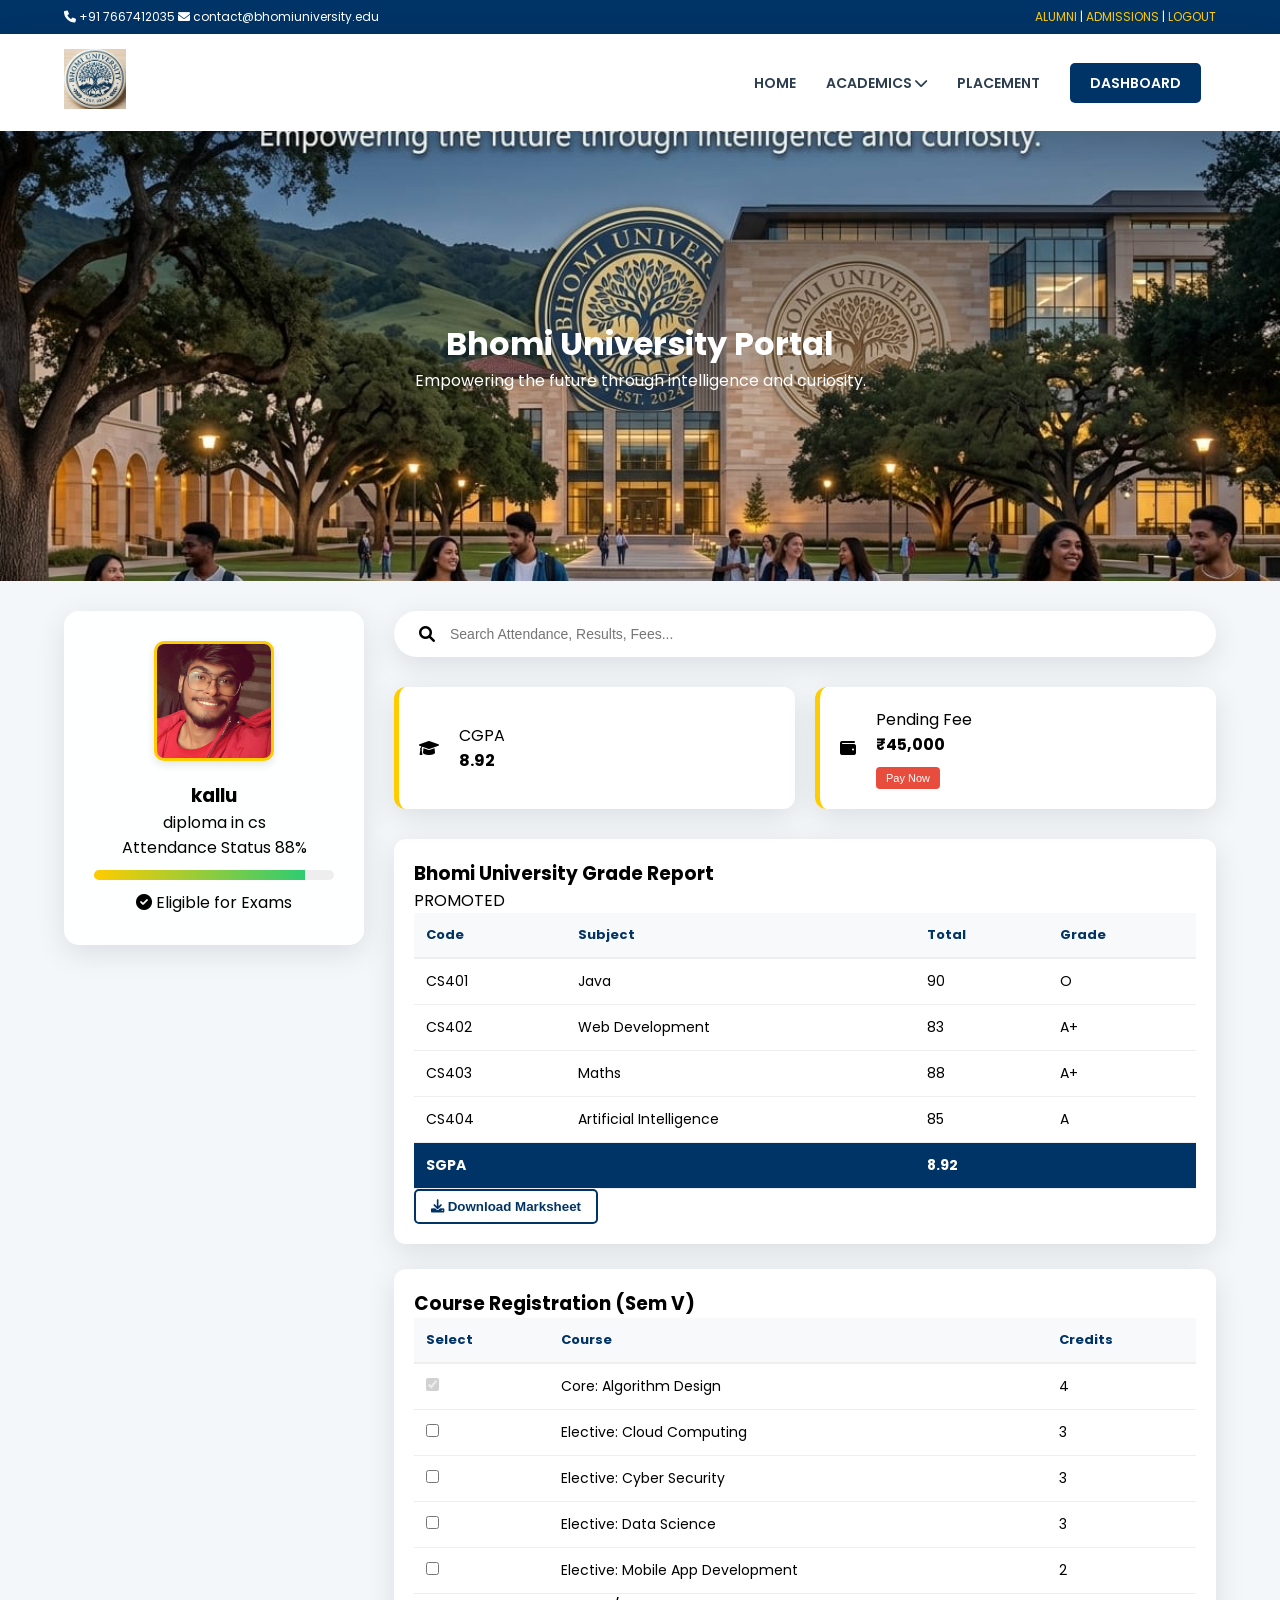
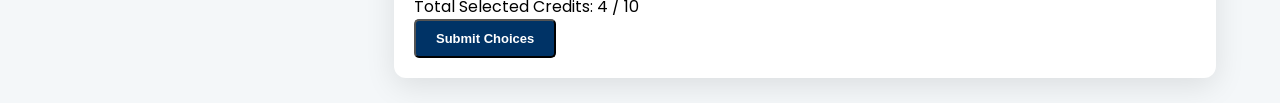
==== index.html @ 3c477565 "Initial commit" ====
<!DOCTYPE html>
<html lang="en">
<head>
    <meta charset="UTF-8">
    <meta name="viewport" content="width=device-width, initial-scale=1.0">
    <title>Bhomi University Portal | Excellence in Education</title>
    <link href="https://fonts.googleapis.com/css2?family=Poppins:wght@300;400;600;700&display=swap" rel="stylesheet">
    <link rel="stylesheet" href="https://cdnjs.cloudflare.com/ajax/libs/font-awesome/6.0.0/css/all.min.css">
    <link rel="stylesheet" href="css/style.css">
</head>
<body>

    <div class="utility-bar">
        <div class="container">
            <div class="utility-left">
                <span><i class="fas fa-phone"></i> +91 7667412035</span>
                <span><i class="fas fa-envelope"></i> contact@bhomiuniversity.edu</span>
            </div>
            <div class="utility-right">
                <a href="#">ALUMNI</a> | <a href="#">ADMISSIONS</a> | <a href="#">LOGOUT</a>
            </div>
        </div>
    </div>

    <header class="main-header">
        <div class="container nav-flex">
            <div class="logo">
                <img src="images/bhomi.png.jpeg" alt="Bhomi University Logo">
            </div>
            <nav class="mega-nav">
                <ul class="nav-links">
                    <li><a href="#">HOME</a></li>
                    <li class="dropdown">
                        <a href="#">ACADEMICS <i class="fas fa-chevron-down"></i></a>
                        <div class="dropdown-content">
                            <div class="dropdown-grid">
                                <div>
                                    <h4>Departments</h4>
                                    <a href="#">Information Technology</a>
                                    <a href="#">Business Management</a>
                                    <a href="#">Applied Sciences</a>
                                </div>
                                <div>
                                    <h4>Student Resources</h4>
                                    <a href="#">E-Library</a>
                                    <a href="#">Download Syllabus</a>
                                    <a href="#">Exam Portal</a>
                                </div>
                            </div>
                        </div>
                    </li>
                    <li><a href="#">PLACEMENT</a></li>
                    <li><a href="#" class="btn-portal">DASHBOARD</a></li>
                </ul>
            </nav>
        </div>
    </header>

    <div class="banner">
        <div class="container">
            <div class="banner-text">
                <h1>Bhomi University Portal</h1>

                <p>Empowering the future through intelligence and curiosity.</p>
            </div>
        </div>
    </div>

    <section class="section-padding dashboard-bg">
        <div class="container">
            <div class="grid-layout">
                
                <aside class="sidebar">
                    <div class="glass-card profile-section">
                        <div class="profile-frame">
                            <img src="images/kallu.png.jpeg" alt="Student Photo">
                        </div>
                        <h3>kallu</h3>
                        <p class="dept">diploma in cs</p>
                        
                        <div class="attendance-tracker">
                            <div class="tracker-header">
                                <span>Attendance Status</span>
                                <span class="pct-text">88%</span>
                            </div>
                            <div class="progress-bar-bg">
                                <div class="progress-bar-fill animate-progress" style="width: 88%;"></div>
                            </div>
                            <p class="tracker-note"><i class="fas fa-check-circle"></i> Eligible for Exams</p>
                        </div>
                    </div>
                </aside>

                <main class="main-content">
                    <div class="search-bar-bhomi">
                        <i class="fas fa-search"></i>
                        <input type="text" placeholder="Search Attendance, Results, Fees...">
                    </div>

                    <div class="stats-grid">
                        <div class="stat-card">
                            <i class="fas fa-graduation-cap"></i>
                            <div><span>CGPA</span><h4>8.92</h4></div>
                        </div>
                        <div class="stat-card">
                            <i class="fas fa-wallet"></i>
                            <div>
                                <span>Pending Fee</span>
                                <h4 class="text-danger">₹45,000</h4>
                                <button class="btn-pay-small" onclick="openPayment()">Pay Now</button>
                            </div>
                        </div>
                    </div>

                    <div class="card marksheet-card">
                        <div class="marksheet-header">
                            <h3>Bhomi University Grade Report</h3>
                            <span class="status-badge pass">PROMOTED</span>
                        </div>
                        <table class="bhomi-table">
                            <thead>
                                <tr><th>Code</th><th>Subject</th><th>Total</th><th>Grade</th></tr>
                            </thead>
                            <tbody>
                                <tr><td>CS401</td><td>Java</td><td>90</td><td>O</td></tr>
                                <tr><td>CS402</td><td>Web Development</td><td>83</td><td>A+</td></tr>
                                <tr><td>CS403</td><td>Maths</td><td>88</td><td>A+</td></tr>
                                <tr><td>CS404</td><td>Artificial Intelligence</td><td>85</td><td>A</td></tr>
                                <tr class="total-row">
                                    <td colspan="2">SGPA</td>
                                    <td colspan="2">8.92</td>
                                </tr>
                            </tbody>
                        </table>
                        <div class="marksheet-footer">
                            <button class="btn-outline" onclick="window.print()"><i class="fas fa-download"></i> Download Marksheet</button>
                        </div>
                    </div>

                    <div class="card registration-card">
                        <div class="registration-header">
                            <h3>Course Registration (Sem V)</h3>
                        </div>
                        <div class="registration-body">
                            <table class="bhomi-table reg-table">
                                <thead>
                                    <tr><th>Select</th><th>Course</th><th>Credits</th></tr>
                                </thead>
                                <tbody>
                                    <tr><td><input type="checkbox" class="course-check" data-credits="4" checked disabled></td><td>Core: Algorithm Design</td><td>4</td></tr>
                                    <tr><td><input type="checkbox" class="course-check" data-credits="3" onchange="updateCredits()"></td><td>Elective: Cloud Computing</td><td>3</td></tr>
                                    <tr><td><input type="checkbox" class="course-check" data-credits="3" onchange="updateCredits()"></td><td>Elective: Cyber Security</td><td>3</td></tr>
                                    <tr><td><input type="checkbox" class="course-check" data-credits="3" onchange="updateCredits()"></td><td>Elective: Data Science</td><td>3</td></tr>
                                    <tr><td><input type="checkbox" class="course-check" data-credits="2" onchange="updateCredits()"></td><td>Elective: Mobile App Development</td><td>2</td></tr>

                                </tbody>
                            </table>
                        </div>
                        <div class="registration-footer">
                            <div class="credit-display">Total Selected Credits: <span id="totalCredits">4</span> / 10</div>
                            <button class="btn-portal" onclick="submitRegistration()">Submit Choices</button>
                        </div>
                    </div>

                </main>
            </div>
        </div>
    </section>

    <div id="paymentModal" class="modal-overlay">
        <div class="modal-content card">
            <div class="modal-header">
                <h3>Secure Fee Payment - Bhomi University</h3>
                <span class="close-modal" onclick="closePayment()">&times;</span>
            </div>
            <div class="modal-body">
                <div class="payment-details"><span>Balance:</span><span class="text-danger">₹45,000</span></div>
                <div class="method-option"><input type="radio" name="pay" checked> UPI (GPay/PhonePe)</div>
                <button class="btn-confirm-pay" onclick="simulatePayment()">Complete Payment</button>
            </div>
        </div>
    </div>

    <script src="script.js"></script>
</body>
</html>
---- css/style.css ----
:root {
    --primary-blue: #003366;
    --bhomi-gold: #ffcc00;
    --text-dark: #2c3e50;
    --shadow: 0 8px 30px rgba(0,0,0,0.1);
    --transition: all 0.3s ease;
}

* { margin: 0; padding: 0; box-sizing: border-box; }
body { font-family: 'Poppins', sans-serif; background: #f4f7f9; overflow-x: hidden; }
.container { width: 90%; max-width: 1300px; margin: 0 auto; }

/* HEADER & NAV */
.utility-bar { background: var(--primary-blue); color: #fff; padding: 8px 0; font-size: 12px; }
.utility-bar .container { display: flex; justify-content: space-between; }
.utility-bar a { color: var(--bhomi-gold); text-decoration: none; }

.main-header { background: #fff; padding: 15px 0; box-shadow: var(--shadow); position: sticky; top: 0; z-index: 1000; }
.nav-flex { display: flex; align-items: center; justify-content: space-between; }
.logo img { height: 60px; }

.nav-links { list-style: none; display: flex; }
.nav-links li { padding: 0 15px; position: relative; }
.nav-links a { text-decoration: none; color: var(--text-dark); font-weight: 600; font-size: 14px; transition: var(--transition); }
.nav-links a:hover { color: var(--primary-blue); }

.dropdown-content { display: none; position: absolute; top: 40px; background: #fff; width: 350px; padding: 20px; box-shadow: var(--shadow); border-top: 3px solid var(--primary-blue); }
.dropdown:hover .dropdown-content { display: block; }
.dropdown-grid { display: grid; grid-template-columns: 1fr 1fr; gap: 15px; }
.dropdown-grid h4 { border-bottom: 2px solid var(--bhomi-gold); margin-bottom: 8px; font-size: 13px; }
.dropdown-grid a { display: block; padding: 5px 0; font-size: 12px; text-decoration: none; color: #444; }

/* HERO BANNER */
.banner {
    background: url('../images/banner.jpg.jpeg') no-repeat;
    background-size: cover;
    background-position: center;
    height: 450px;
    display: flex;
    align-items: center;
    justify-content: center;
    text-align: center;
    color: #ffffff;
}

/* DASHBOARD LAYOUT */
.grid-layout { display: grid; grid-template-columns: 300px 1fr; gap: 30px; margin-top: 30px; }
.glass-card { background: rgba(255,255,255,0.9); backdrop-filter: blur(10px); padding: 30px; border-radius: 15px; box-shadow: var(--shadow); text-align: center; }
.profile-frame { width: 120px; height: 120px; margin: 0 auto 20px; border: 3px solid var(--bhomi-gold); border-radius: 10px; overflow: hidden; position: relative; box-shadow: 0 4px 10px rgba(0,0,0,0.1); }
.profile-frame img { width: 100%; height: 100%; object-fit: cover; }

/* ATTENDANCE ANIMATION */
.progress-bar-bg { width: 100%; height: 10px; background: #eee; border-radius: 10px; margin: 10px 0; overflow: hidden; }
.progress-bar-fill { height: 100%; background: linear-gradient(90deg, var(--bhomi-gold), #2ecc71); width: 0; animation: fillBar 2s forwards; }
@keyframes fillBar { from { width: 0; } to { width: 88%; } }

/* STATS & TABLES */
.card { background: #fff; border-radius: 12px; box-shadow: var(--shadow); margin-bottom: 25px; padding: 20px; }
.search-bar-bhomi { background: #fff; padding: 15px 25px; border-radius: 50px; display: flex; align-items: center; box-shadow: var(--shadow); margin-bottom: 30px; }
.search-bar-bhomi input { border: none; outline: none; padding-left: 15px; width: 100%; font-size: 14px; }

.stats-grid { display: grid; grid-template-columns: 1fr 1fr; gap: 20px; margin-bottom: 30px; }
.stat-card { background: #fff; padding: 20px; border-radius: 12px; display: flex; align-items: center; gap: 20px; border-left: 5px solid var(--bhomi-gold); box-shadow: var(--shadow); }
.bhomi-table { width: 100%; border-collapse: collapse; }
.bhomi-table th { background: #f8f9fa; padding: 12px; text-align: left; border-bottom: 2px solid #eee; font-size: 13px; color: var(--primary-blue); }
.bhomi-table td { padding: 12px; border-bottom: 1px solid #eee; font-size: 14px; }
.total-row { background: var(--primary-blue); color: #fff; font-weight: bold; }

/* MODAL */
.modal-overlay { position: fixed; top: 0; left: 0; width: 100%; height: 100%; background: rgba(0,0,0,0.6); backdrop-filter: blur(5px); display: none; justify-content: center; align-items: center; z-index: 2000; }
.modal-content { max-width: 400px; width: 90%; animation: slideDown 0.4s; padding: 0 !important; }
@keyframes slideDown { from { transform: translateY(-30px); opacity: 0; } to { transform: translateY(0); opacity: 1; } }
.modal-header { background: var(--primary-blue); color: #fff; padding: 20px; border-radius: 8px 8px 0 0; display: flex; justify-content: space-between; }
.modal-body { padding: 25px; }

/* BUTTONS */
.btn-portal { background: var(--primary-blue); color: #fff !important; padding: 10px 20px; border-radius: 5px; text-decoration: none; font-weight: bold; font-size: 13px; }
.btn-pay-small { background: #e74c3c; color: white; border: none; padding: 5px 10px; border-radius: 4px; cursor: pointer; margin-top: 10px; font-size: 11px; }
.btn-confirm-pay { width: 100%; background: #27ae60; color: white; border: none; padding: 12px; border-radius: 5px; font-weight: bold; cursor: pointer; margin-top: 10px; }
.btn-outline { background: transparent; border: 2px solid var(--primary-blue); color: var(--primary-blue); padding: 8px 15px; border-radius: 5px; font-weight: bold; cursor: pointer; }
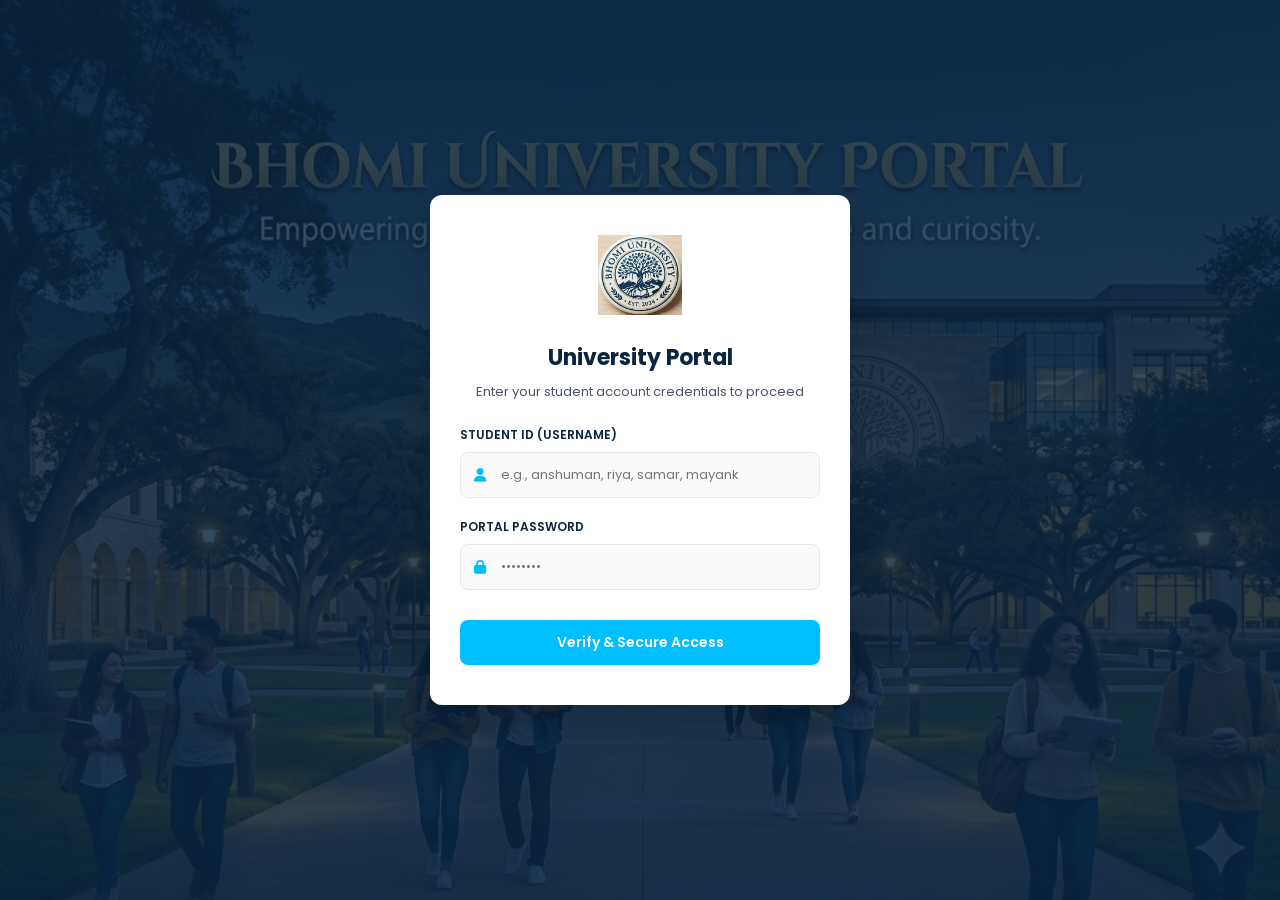
==== commit 8b9c86ca: "initial commit : student portal" ====
--- a/index.html
+++ b/index.html
@@ -2,22 +2,29 @@
 <html lang="en">
 <head>
     <meta charset="UTF-8">
-    <meta name="viewport" content="width=device-width, initial-scale=1.0">
-    <title>Bhomi University Portal | Excellence in Education</title>
-    <link href="https://fonts.googleapis.com/css2?family=Poppins:wght@300;400;600;700&display=swap" rel="stylesheet">
+    <meta name="viewport" content="width=device-width, initial-scale=1.0, maximum-scale=1.0, user-scalable=no">
+    <title>Bhomi University Portal</title>
+    <link href="https://fonts.googleapis.com/css2?family=Poppins:wght@300;400;500;600;700&display=swap" rel="stylesheet">
     <link rel="stylesheet" href="https://cdnjs.cloudflare.com/ajax/libs/font-awesome/6.0.0/css/all.min.css">
     <link rel="stylesheet" href="css/style.css">
+    <style>
+        .banner {
+            background: linear-gradient(rgba(10, 37, 64, 0.7), rgba(10, 37, 64, 0.75)), 
+                        url('images/banner.jpg.jpeg') no-repeat center center;
+            background-size: cover;
+        }
+    </style>
 </head>
 <body>
 
     <div class="utility-bar">
-        <div class="container">
+        <div class="container utility-flex">
             <div class="utility-left">
                 <span><i class="fas fa-phone"></i> +91 7667412035</span>
-                <span><i class="fas fa-envelope"></i> contact@bhomiuniversity.edu</span>
             </div>
             <div class="utility-right">
-                <a href="#">ALUMNI</a> | <a href="#">ADMISSIONS</a> | <a href="#">LOGOUT</a>
+                <a href="#" class="feature-link" data-feature="Alumni">ALUMNI</a> | 
+                <a href="#" class="feature-link" data-feature="Admissions">ADMISSIONS</a>
             </div>
         </div>
     </div>
@@ -29,28 +36,27 @@
             </div>
             <nav class="mega-nav">
                 <ul class="nav-links">
-                    <li><a href="#">HOME</a></li>
+                    <li><a href="#" class="feature-link" data-feature="Home">HOME</a></li>
                     <li class="dropdown">
-                        <a href="#">ACADEMICS <i class="fas fa-chevron-down"></i></a>
-                        <div class="dropdown-content">
-                            <div class="dropdown-grid">
-                                <div>
-                                    <h4>Departments</h4>
-                                    <a href="#">Information Technology</a>
-                                    <a href="#">Business Management</a>
-                                    <a href="#">Applied Sciences</a>
+                        <a href="#" id="academicsDropdownBtn">ACADEMICS <i class="fas fa-chevron-down"></i></a>
+                        <div class="dropdown-content academics-dropdown-wide">
+                            <div class="dropdown-grid-clean">
+                                <div class="dropdown-column">
+                                    <h4><i class="fas fa-user-graduate"></i> Faculty & Staff</h4>
+                                    <a href="#" class="academic-link" data-academic="Faculty Directory">Faculty Profiles & Directory</a>
+                                    <p class="dropdown-desc">Meet your professors located across our key centers.</p>
                                 </div>
-                                <div>
-                                    <h4>Student Resources</h4>
-                                    <a href="#">E-Library</a>
-                                    <a href="#">Download Syllabus</a>
-                                    <a href="#">Exam Portal</a>
+                                <div class="dropdown-column">
+                                    <h4><i class="fas fa-book"></i> Digital Systems</h4>
+                                    <a href="#" class="academic-link" data-academic="E-Library Resources">E-Library Resources</a>
+                                    <p class="dropdown-desc">Access worldwide academic research journals online.</p>
                                 </div>
                             </div>
                         </div>
                     </li>
-                    <li><a href="#">PLACEMENT</a></li>
-                    <li><a href="#" class="btn-portal">DASHBOARD</a></li>
+                    <li><a href="#" class="feature-link" data-feature="Placements">PLACEMENT</a></li>
+                    <li><a href="#" class="btn-portal feature-link" data-feature="Dashboard">DASHBOARD</a></li>
+                    <li><button id="logoutBtn" class="btn-portal" style="background-color: #d32f2f;"><i class="fas fa-sign-out-alt"></i> LOGOUT</button></li>
                 </ul>
             </nav>
         </div>
@@ -60,127 +66,181 @@
         <div class="container">
             <div class="banner-text">
                 <h1>Bhomi University Portal</h1>
-
                 <p>Empowering the future through intelligence and curiosity.</p>
             </div>
         </div>
     </div>
 
-    <section class="section-padding dashboard-bg">
+    <section class="dashboard-bg">
         <div class="container">
-            <div class="grid-layout">
-                
-                <aside class="sidebar">
-                    <div class="glass-card profile-section">
-                        <div class="profile-frame">
-                            <img src="images/kallu.png.jpeg" alt="Student Photo">
-                        </div>
-                        <h3>kallu</h3>
-                        <p class="dept">diploma in cs</p>
-                        
-                        <div class="attendance-tracker">
-                            <div class="tracker-header">
-                                <span>Attendance Status</span>
-                                <span class="pct-text">88%</span>
-                            </div>
-                            <div class="progress-bar-bg">
-                                <div class="progress-bar-fill animate-progress" style="width: 88%;"></div>
-                            </div>
-                            <p class="tracker-note"><i class="fas fa-check-circle"></i> Eligible for Exams</p>
-                        </div>
-                    </div>
-                </aside>
-
-                <main class="main-content">
-                    <div class="search-bar-bhomi">
-                        <i class="fas fa-search"></i>
-                        <input type="text" placeholder="Search Attendance, Results, Fees...">
-                    </div>
-
-                    <div class="stats-grid">
-                        <div class="stat-card">
-                            <i class="fas fa-graduation-cap"></i>
-                            <div><span>CGPA</span><h4>8.92</h4></div>
-                        </div>
-                        <div class="stat-card">
-                            <i class="fas fa-wallet"></i>
-                            <div>
-                                <span>Pending Fee</span>
-                                <h4 class="text-danger">₹45,000</h4>
-                                <button class="btn-pay-small" onclick="openPayment()">Pay Now</button>
-                            </div>
-                        </div>
-                    </div>
-
-                    <div class="card marksheet-card">
-                        <div class="marksheet-header">
-                            <h3>Bhomi University Grade Report</h3>
-                            <span class="status-badge pass">PROMOTED</span>
-                        </div>
+            <h2 class="section-title-highlight">STUDENT DASHBOARD CORE PANEL</h2>
+        </div>
+        <div class="container main-grid">
+            
+            <aside class="sidebar">
+                <div class="card profile-card">
+                    <div class="profile-frame">
+                        <img id="studentPhoto" src="images/kallu.png.jpeg" alt="Student Photo">
+                    </div>
+                    <h3 id="studentName">Loading...</h3>
+                    <p id="studentDept" class="dept">Loading...</p>
+                    
+                    <div class="attendance-tracker highlight-attendance-box">
+                        <div class="tracker-header">
+                            <span class="highlight-label-title">ATTENDANCE STATUS</span>
+                            <strong id="attendancePct" class="pct-text highlighted-badge-green">0%</strong>
+                        </div>
+                        <div class="progress-bar-bg">
+                            <div id="attendanceBar" class="progress-bar-fill" style="width: 0%;"></div>
+                        </div>
+                        <p class="tracker-note"><i class="fas fa-check-circle"></i> Status Loaded</p>
+                    </div>
+                </div>
+            </aside>
+
+            <main class="main-content">
+                <div class="search-bar-container">
+                    <i class="fas fa-search"></i>
+                    <input type="text" placeholder="Search Attendance, Results, Fees...">
+                </div>
+
+                <div class="stats-grid">
+                    <div class="stat-card card">
+                        <i class="fas fa-graduation-cap"></i>
+                        <div>
+                            <span>CGPA</span>
+                            <h4 id="cgpaDisplay">0.00</h4>
+                        </div>
+                    </div>
+                    
+                    <div class="stat-card card highlight-fee-card">
+                        <i class="fas fa-wallet text-highlight-yellow"></i>
+                        <div>
+                            <span class="highlight-label-title-dark">PENDING FEE STATUS</span>
+                            <h4 class="text-sky-blue highlighted-fee-amount" id="feeDisplay">₹0</h4>
+                            <button class="btn-pay-small" id="payButton">Pay Now</button>
+                        </div>
+                    </div>
+                </div>
+
+                <div class="card reports-card highlight-subject-section">
+                    <div class="card-header">
+                        <h3 class="highlight-section-title"><i class="fas fa-book-open"></i> ENROLLED SUBJECTS & GRADES</h3>
+                        <span class="status-badge">PROMOTED</span>
+                    </div>
+                    <div class="table-responsive">
                         <table class="bhomi-table">
                             <thead>
-                                <tr><th>Code</th><th>Subject</th><th>Total</th><th>Grade</th></tr>
+                                <tr>
+                                    <th>Code</th>
+                                    <th>Subject Name</th>
+                                    <th>Total Marks</th>
+                                    <th>Grade</th>
+                                </tr>
+                            </thead>
+                            <tbody id="gradesTableBody">
+                                </tbody>
+                        </table>
+                    </div>
+                    <div class="card-footer">
+                        <button class="btn-outline" onclick="window.print()"><i class="fas fa-download"></i> Download PDF</button>
+                    </div>
+                </div>
+
+                <div class="card registration-card highlight-registration-section">
+                    <div class="card-header">
+                        <h3 class="highlight-section-title"><i class="fas fa-edit"></i> COURSE REGISTRATION (SEM V)</h3>
+                    </div>
+                    <div class="table-responsive">
+                        <table class="bhomi-table reg-table">
+                            <thead>
+                                <tr>
+                                    <th>Select</th>
+                                    <th>Course Option</th>
+                                    <th>Credits</th>
+                                </tr>
                             </thead>
                             <tbody>
-                                <tr><td>CS401</td><td>Java</td><td>90</td><td>O</td></tr>
-                                <tr><td>CS402</td><td>Web Development</td><td>83</td><td>A+</td></tr>
-                                <tr><td>CS403</td><td>Maths</td><td>88</td><td>A+</td></tr>
-                                <tr><td>CS404</td><td>Artificial Intelligence</td><td>85</td><td>A</td></tr>
-                                <tr class="total-row">
-                                    <td colspan="2">SGPA</td>
-                                    <td colspan="2">8.92</td>
+                                <tr>
+                                    <td><input type="checkbox" class="course-check" data-credits="4" checked disabled></td>
+                                    <td><span class="subject-highlight-text">Core: Algorithm Design</span></td>
+                                    <td>4</td>
+                                </tr>
+                                <tr>
+                                    <td><input type="checkbox" class="course-check" data-credits="3"></td>
+                                    <td><span class="subject-highlight-text">Elective: Cloud Computing</span></td>
+                                    <td>3</td>
+                                </tr>
+                                <tr>
+                                    <td><input type="checkbox" class="course-check" data-credits="3"></td>
+                                    <td><span class="subject-highlight-text">Elective: Cyber Security</span></td>
+                                    <td>3</td>
+                                </tr>
+                                <tr>
+                                    <td><input type="checkbox" class="course-check" data-credits="3"></td>
+                                    <td><span class="subject-highlight-text">Elective: Data Science</span></td>
+                                    <td>3</td>
+                                </tr>
+                                <tr>
+                                    <td><input type="checkbox" class="course-check" data-credits="2"></td>
+                                    <td><span class="subject-highlight-text">Elective: Mobile App Development</span></td>
+                                    <td>2</td>
                                 </tr>
                             </tbody>
                         </table>
-                        <div class="marksheet-footer">
-                            <button class="btn-outline" onclick="window.print()"><i class="fas fa-download"></i> Download Marksheet</button>
-                        </div>
-                    </div>
-
-                    <div class="card registration-card">
-                        <div class="registration-header">
-                            <h3>Course Registration (Sem V)</h3>
-                        </div>
-                        <div class="registration-body">
-                            <table class="bhomi-table reg-table">
-                                <thead>
-                                    <tr><th>Select</th><th>Course</th><th>Credits</th></tr>
-                                </thead>
-                                <tbody>
-                                    <tr><td><input type="checkbox" class="course-check" data-credits="4" checked disabled></td><td>Core: Algorithm Design</td><td>4</td></tr>
-                                    <tr><td><input type="checkbox" class="course-check" data-credits="3" onchange="updateCredits()"></td><td>Elective: Cloud Computing</td><td>3</td></tr>
-                                    <tr><td><input type="checkbox" class="course-check" data-credits="3" onchange="updateCredits()"></td><td>Elective: Cyber Security</td><td>3</td></tr>
-                                    <tr><td><input type="checkbox" class="course-check" data-credits="3" onchange="updateCredits()"></td><td>Elective: Data Science</td><td>3</td></tr>
-                                    <tr><td><input type="checkbox" class="course-check" data-credits="2" onchange="updateCredits()"></td><td>Elective: Mobile App Development</td><td>2</td></tr>
-
-                                </tbody>
-                            </table>
-                        </div>
-                        <div class="registration-footer">
-                            <div class="credit-display">Total Selected Credits: <span id="totalCredits">4</span> / 10</div>
-                            <button class="btn-portal" onclick="submitRegistration()">Submit Choices</button>
-                        </div>
-                    </div>
-
-                </main>
-            </div>
+                    </div>
+                    <div class="registration-footer">
+                        <div class="credit-display">Selected: <strong id="totalCredits" class="text-sky-blue">4</strong> / 10 Credits</div>
+                        <button class="btn-portal highlight-btn-register">Submit Choice</button>
+                    </div>
+                </div>
+
+            </main>
         </div>
     </section>
+
+    <div id="featuresModal" class="modal-overlay">
+        <div class="modal-content card">
+            <div class="modal-header">
+                <h3 id="featuresModalTitle">Feature Details</h3>
+                <span class="close-modal" id="closeFeaturesModal">&times;</span>
+            </div>
+            <div class="modal-body" id="featuresModalBody">
+                </div>
+        </div>
+    </div>
+
+    <div id="academicsModal" class="modal-overlay">
+        <div class="modal-content card academics-modal-wide">
+            <div class="modal-header header-premium">
+                <h3 id="academicsTitle">Academic Information</h3>
+                <span class="close-modal" id="closeAcademicsModal">&times;</span>
+            </div>
+            <div class="modal-body academics-scroll-body" id="academicsBody">
+                </div>
+        </div>
+    </div>
 
     <div id="paymentModal" class="modal-overlay">
         <div class="modal-content card">
             <div class="modal-header">
-                <h3>Secure Fee Payment - Bhomi University</h3>
-                <span class="close-modal" onclick="closePayment()">&times;</span>
+                <h3>Secure Fee Payment</h3>
+                <span class="close-modal" id="closePaymentModal">&times;</span>
             </div>
             <div class="modal-body">
-                <div class="payment-details"><span>Balance:</span><span class="text-danger">₹45,000</span></div>
-                <div class="method-option"><input type="radio" name="pay" checked> UPI (GPay/PhonePe)</div>
-                <button class="btn-confirm-pay" onclick="simulatePayment()">Complete Payment</button>
-            </div>
-        </div>
-    </div>
-
-    <script src="script.js"></script>
+                <div class="payment-details">
+                    <span>Balance Due:</span>
+                    <span class="text-sky-blue" id="modalFeeAmount">₹0</span>
+                </div>
+                <div class="method-option">
+                    <input type="radio" name="pay" checked id="upi">
+                    <label for="upi">UPI (GPay / PhonePe / Paytm)</label>
+                </div>
+                <button class="btn-confirm-pay">Complete Transaction</button>
+            </div>
+        </div>
+    </div>
+
+    <script src="javascript/script.js"></script>
 </body>
 </html>
--- a/css/style.css
+++ b/css/style.css
@@ -1,81 +1,668 @@
-
+/* --- Color Variables & Root Settings --- */
 :root {
-    --primary-blue: #003366;
-    --bhomi-gold: #ffcc00;
-    --text-dark: #2c3e50;
-    --shadow: 0 8px 30px rgba(0,0,0,0.1);
-    --transition: all 0.3s ease;
-}
-
-* { margin: 0; padding: 0; box-sizing: border-box; }
-body { font-family: 'Poppins', sans-serif; background: #f4f7f9; overflow-x: hidden; }
-.container { width: 90%; max-width: 1300px; margin: 0 auto; }
-
-/* HEADER & NAV */
-.utility-bar { background: var(--primary-blue); color: #fff; padding: 8px 0; font-size: 12px; }
-.utility-bar .container { display: flex; justify-content: space-between; }
-.utility-bar a { color: var(--bhomi-gold); text-decoration: none; }
-
-.main-header { background: #fff; padding: 15px 0; box-shadow: var(--shadow); position: sticky; top: 0; z-index: 1000; }
-.nav-flex { display: flex; align-items: center; justify-content: space-between; }
-.logo img { height: 60px; }
-
-.nav-links { list-style: none; display: flex; }
-.nav-links li { padding: 0 15px; position: relative; }
-.nav-links a { text-decoration: none; color: var(--text-dark); font-weight: 600; font-size: 14px; transition: var(--transition); }
-.nav-links a:hover { color: var(--primary-blue); }
-
-.dropdown-content { display: none; position: absolute; top: 40px; background: #fff; width: 350px; padding: 20px; box-shadow: var(--shadow); border-top: 3px solid var(--primary-blue); }
-.dropdown:hover .dropdown-content { display: block; }
-.dropdown-grid { display: grid; grid-template-columns: 1fr 1fr; gap: 15px; }
-.dropdown-grid h4 { border-bottom: 2px solid var(--bhomi-gold); margin-bottom: 8px; font-size: 13px; }
-.dropdown-grid a { display: block; padding: 5px 0; font-size: 12px; text-decoration: none; color: #444; }
-
-/* HERO BANNER */
+    --sky-blue: #00bfff;
+    --deep-blue: #0a2540;
+    --slate-gray: #4a5568;
+    --light-bg: #f4f6f8;
+    --white: #ffffff;
+    --border-color: #e2e8f0;
+    --shadow: 0 4px 15px rgba(0, 0, 0, 0.05);
+    --border-radius: 12px;
+    
+    /* Highlight Palette */
+    --highlight-green: #2ecc71;
+    --highlight-yellow-bg: #fffde7;
+    --highlight-yellow-border: #ffd600;
+    --highlight-blue-bg: #e1f5fe;
+    --highlight-purple-bg: #f3e5f5;
+}
+
+* {
+    margin: 0;
+    padding: 0;
+    box-sizing: border-box;
+    font-family: 'Poppins', sans-serif;
+}
+
+body {
+    background-color: var(--light-bg);
+    color: var(--slate-gray);
+    font-size: 14px;
+    line-height: 1.5;
+}
+
+.container {
+    width: 100%;
+    max-width: 1200px;
+    margin: 0 auto;
+    padding: 0 16px;
+}
+
+/* --- Utility Bar --- */
+.utility-bar {
+    background-color: var(--deep-blue);
+    color: var(--white);
+    font-size: 11px;
+    padding: 8px 0;
+}
+.utility-flex {
+    display: flex;
+    justify-content: space-between;
+    align-items: center;
+}
+.utility-right a {
+    color: var(--white);
+    text-decoration: none;
+    margin: 0 8px;
+    font-weight: 500;
+    cursor: pointer;
+    transition: color 0.3s;
+}
+.utility-right a:hover {
+    color: var(--sky-blue);
+}
+
+/* --- Main Header --- */
+.main-header {
+    background: var(--white);
+    box-shadow: var(--shadow);
+    position: sticky;
+    top: 0;
+    z-index: 100;
+    padding: 12px 0;
+}
+.nav-flex {
+    display: flex;
+    justify-content: space-between;
+    align-items: center;
+}
+.logo img {
+    height: 75px; 
+    max-width: 100%;
+    object-fit: contain;
+}
+
+/* --- Navigation Links --- */
+.mega-nav .nav-links {
+    display: flex;
+    list-style: none;
+    align-items: center;
+    gap: 20px;
+}
+.mega-nav .nav-links a {
+    text-decoration: none;
+    color: var(--deep-blue);
+    font-weight: 600;
+    font-size: 13px;
+    transition: color 0.3s;
+    cursor: pointer;
+}
+.mega-nav .nav-links a:hover {
+    color: var(--sky-blue);
+}
+
+/* --- Academics Premium Dropdown --- */
+.dropdown {
+    position: relative;
+}
+.academics-dropdown-wide {
+    display: none;
+    position: absolute;
+    top: 100%;
+    left: 50%;
+    transform: translateX(-50%);
+    background: var(--white);
+    box-shadow: 0 12px 35px rgba(0,0,0,0.15);
+    border-radius: var(--border-radius);
+    padding: 24px;
+    min-width: 480px;
+    z-index: 1000;
+    border: 1px solid var(--border-color);
+}
+.dropdown:hover .academics-dropdown-wide {
+    display: block;
+}
+.dropdown-grid-clean {
+    display: grid;
+    grid-template-columns: 1fr 1fr;
+    gap: 24px;
+}
+.dropdown-column h4 {
+    color: var(--deep-blue);
+    font-size: 13px;
+    font-weight: 700;
+    margin-bottom: 12px;
+    border-bottom: 2px solid var(--sky-blue);
+    padding-bottom: 6px;
+    display: flex;
+    align-items: center;
+    gap: 6px;
+}
+.dropdown-column a {
+    display: block;
+    padding: 4px 0;
+    color: var(--sky-blue) !important;
+    font-weight: 600 !important;
+    font-size: 13px;
+    text-decoration: none;
+}
+.dropdown-column a:hover {
+    text-decoration: underline;
+}
+.dropdown-desc {
+    font-size: 11px;
+    color: var(--slate-gray);
+    margin-top: 4px;
+    line-height: 1.4;
+}
+
+/* --- Buttons --- */
+.btn-portal {
+    background: var(--sky-blue);
+    color: var(--white) !important;
+    padding: 8px 16px;
+    border-radius: 20px;
+    border: none;
+    cursor: pointer;
+    font-weight: 600;
+    transition: background-color 0.3s;
+}
+.btn-portal:hover {
+    background: #0099cc;
+}
+.btn-outline {
+    background: transparent;
+    border: 2px solid var(--sky-blue);
+    color: var(--sky-blue);
+    padding: 8px 16px;
+    border-radius: var(--border-radius);
+    cursor: pointer;
+    font-weight: 600;
+    transition: 0.3s;
+}
+.btn-outline:hover {
+    background: var(--sky-blue);
+    color: var(--white);
+}
+
+/* --- Banner --- */
 .banner {
-    background: url('../images/banner.jpg.jpeg') no-repeat;
+    background: linear-gradient(rgba(10, 37, 64, 0.75), rgba(10, 37, 64, 0.75)), 
+                url('../images/banner.jpg.jpeg') no-repeat center center;
     background-size: cover;
-    background-position: center;
-    height: 450px;
-    display: flex;
-    align-items: center;
+    color: var(--white);
+    padding: 60px 0;
+    text-align: center;
+}
+.banner-text h1 {
+    font-size: 28px;
+    font-weight: 700;
+    margin-bottom: 8px;
+}
+.banner-text p {
+    font-size: 14px;
+    opacity: 0.9;
+}
+
+/* --- Main Layout Grid --- */
+.dashboard-bg {
+    padding: 24px 0;
+}
+.section-title-highlight {
+    font-size: 16px;
+    color: var(--deep-blue);
+    font-weight: 700;
+    margin-bottom: 16px;
+    border-left: 4px solid var(--sky-blue);
+    padding-left: 10px;
+}
+.main-grid {
+    display: grid;
+    grid-template-columns: 320px 1fr;
+    gap: 24px;
+}
+
+/* --- Cards Styling --- */
+.card {
+    background: var(--white);
+    border-radius: var(--border-radius);
+    padding: 20px;
+    box-shadow: var(--shadow);
+    border: 1px solid var(--border-color);
+    margin-bottom: 20px;
+}
+
+/* --- Sidebar Profile --- */
+.sidebar {
+    display: flex;
+    flex-direction: column;
+    gap: 20px;
+}
+.selector-card label {
+    display: block;
+    font-weight: 600;
+    font-size: 12px;
+    margin-bottom: 8px;
+    color: var(--deep-blue);
+}
+.selector-card select {
+    width: 100%;
+    padding: 10px;
+    border-radius: 8px;
+    border: 1px solid var(--border-color);
+    outline: none;
+    font-size: 13px;
+    background-color: #fafafa;
+}
+.profile-card {
+    text-align: center;
+}
+.profile-frame {
+    width: 130px;
+    height: 130px;
+    border-radius: 50%;
+    overflow: hidden;
+    margin: 0 auto 15px auto;
+    border: 4px solid var(--sky-blue);
+}
+.profile-frame img {
+    width: 100%;
+    height: 100%;
+    object-fit: cover;
+}
+.profile-card h3 {
+    color: var(--deep-blue);
+    font-size: 18px;
+    margin-bottom: 4px;
+}
+.profile-card .dept {
+    font-size: 13px;
+    color: var(--sky-blue);
+    font-weight: 600;
+    margin-bottom: 20px;
+}
+
+/* --- Core Visual Highlights --- */
+.highlight-attendance-box {
+    background: var(--highlight-blue-bg) !important;
+    border: 1.5px dashed var(--sky-blue) !important;
+    padding: 15px;
+    border-radius: 8px;
+    text-align: left;
+}
+.highlight-label-title {
+    font-weight: 700;
+    color: var(--deep-blue);
+    font-size: 11px;
+}
+.highlighted-badge-green {
+    background: var(--highlight-green) !important;
+    color: var(--white) !important;
+    padding: 3px 8px;
+    border-radius: 4px;
+    font-size: 12px;
+}
+.highlight-fee-card {
+    background-color: var(--highlight-yellow-bg) !important;
+    border: 2px solid var(--highlight-yellow-border) !important;
+}
+.highlight-label-title-dark {
+    font-weight: 700;
+    color: #c5a000;
+    font-size: 11px;
+}
+.highlighted-fee-amount {
+    font-size: 24px !important;
+    font-weight: 800 !important;
+    color: #d32f2f !important;
+}
+.text-highlight-yellow {
+    color: #fbc02d !important;
+}
+.highlight-subject-section {
+    border-top: 5px solid var(--sky-blue) !important;
+}
+.highlight-section-title {
+    color: var(--deep-blue);
+    font-weight: 700;
+    font-size: 15px;
+    display: flex;
+    align-items: center;
+    gap: 8px;
+}
+.highlight-section-title i {
+    color: var(--sky-blue);
+}
+.highlight-registration-section {
+    border-top: 5px solid #ab47bc !important;
+    background: #fbf7fc !important;
+}
+.subject-highlight-text {
+    font-weight: 600;
+    color: #4a148c;
+    background: #f3e5f5;
+    padding: 3px 8px;
+    border-radius: 4px;
+    display: inline-block;
+}
+.highlight-btn-register {
+    background: #ab47bc !important;
+}
+.highlight-btn-register:hover {
+    background: #8e24aa !important;
+}
+
+/* --- Search & Stats --- */
+.search-bar-container {
+    background: var(--white);
+    border-radius: var(--border-radius);
+    padding: 12px 18px;
+    display: flex;
+    align-items: center;
+    gap: 12px;
+    box-shadow: var(--shadow);
+    margin-bottom: 20px;
+}
+.search-bar-container i {
+    color: var(--sky-blue);
+}
+.search-bar-container input {
+    border: none;
+    outline: none;
+    width: 100%;
+    font-size: 13px;
+}
+.stats-grid {
+    display: grid;
+    grid-template-columns: 1fr 1fr;
+    gap: 20px;
+    margin-bottom: 20px;
+}
+.stat-card {
+    display: flex;
+    align-items: center;
+    gap: 15px;
+}
+.stat-card i {
+    font-size: 28px;
+    color: var(--sky-blue);
+}
+.stat-card h4 {
+    font-size: 20px;
+    color: var(--deep-blue);
+}
+.btn-pay-small {
+    background: var(--sky-blue);
+    color: var(--white);
+    border: none;
+    padding: 4px 12px;
+    border-radius: 4px;
+    font-size: 11px;
+    cursor: pointer;
+    margin-top: 5px;
+}
+.text-sky-blue {
+    color: var(--sky-blue) !important;
+    font-weight: 700;
+}
+
+/* --- Tables --- */
+.table-responsive {
+    width: 100%;
+    overflow-x: auto;
+}
+.bhomi-table {
+    width: 100%;
+    border-collapse: collapse;
+    margin: 15px 0;
+    text-align: left;
+    min-width: 450px;
+}
+.bhomi-table th {
+    background: var(--light-bg);
+    color: var(--deep-blue);
+    padding: 12px;
+    font-size: 12px;
+    font-weight: 600;
+    border-bottom: 2px solid var(--border-color);
+}
+.bhomi-table td {
+    padding: 12px;
+    font-size: 13px;
+    border-bottom: 1px solid var(--border-color);
+}
+.total-row {
+    font-weight: 700;
+    background: var(--light-bg);
+}
+.card-header {
+    display: flex;
+    justify-content: space-between;
+    align-items: center;
+    border-bottom: 1px solid var(--border-color);
+    padding-bottom: 12px;
+}
+.status-badge {
+    background: rgba(46, 204, 113, 0.15);
+    color: #2ecc71;
+    padding: 4px 10px;
+    border-radius: 4px;
+    font-size: 11px;
+    font-weight: 600;
+}
+.registration-footer {
+    display: flex;
+    justify-content: space-between;
+    align-items: center;
+    margin-top: 15px;
+}
+
+/* --- Modals Framework --- */
+.modal-overlay {
+    display: none;
+    position: fixed;
+    top: 0;
+    left: 0;
+    width: 100%;
+    height: 100%;
+    background: rgba(10, 37, 64, 0.75);
+    backdrop-filter: blur(4px);
     justify-content: center;
-    text-align: center;
-    color: #ffffff;
-}
-
-/* DASHBOARD LAYOUT */
-.grid-layout { display: grid; grid-template-columns: 300px 1fr; gap: 30px; margin-top: 30px; }
-.glass-card { background: rgba(255,255,255,0.9); backdrop-filter: blur(10px); padding: 30px; border-radius: 15px; box-shadow: var(--shadow); text-align: center; }
-.profile-frame { width: 120px; height: 120px; margin: 0 auto 20px; border: 3px solid var(--bhomi-gold); border-radius: 10px; overflow: hidden; position: relative; box-shadow: 0 4px 10px rgba(0,0,0,0.1); }
-.profile-frame img { width: 100%; height: 100%; object-fit: cover; }
-
-/* ATTENDANCE ANIMATION */
-.progress-bar-bg { width: 100%; height: 10px; background: #eee; border-radius: 10px; margin: 10px 0; overflow: hidden; }
-.progress-bar-fill { height: 100%; background: linear-gradient(90deg, var(--bhomi-gold), #2ecc71); width: 0; animation: fillBar 2s forwards; }
-@keyframes fillBar { from { width: 0; } to { width: 88%; } }
-
-/* STATS & TABLES */
-.card { background: #fff; border-radius: 12px; box-shadow: var(--shadow); margin-bottom: 25px; padding: 20px; }
-.search-bar-bhomi { background: #fff; padding: 15px 25px; border-radius: 50px; display: flex; align-items: center; box-shadow: var(--shadow); margin-bottom: 30px; }
-.search-bar-bhomi input { border: none; outline: none; padding-left: 15px; width: 100%; font-size: 14px; }
-
-.stats-grid { display: grid; grid-template-columns: 1fr 1fr; gap: 20px; margin-bottom: 30px; }
-.stat-card { background: #fff; padding: 20px; border-radius: 12px; display: flex; align-items: center; gap: 20px; border-left: 5px solid var(--bhomi-gold); box-shadow: var(--shadow); }
-.bhomi-table { width: 100%; border-collapse: collapse; }
-.bhomi-table th { background: #f8f9fa; padding: 12px; text-align: left; border-bottom: 2px solid #eee; font-size: 13px; color: var(--primary-blue); }
-.bhomi-table td { padding: 12px; border-bottom: 1px solid #eee; font-size: 14px; }
-.total-row { background: var(--primary-blue); color: #fff; font-weight: bold; }
-
-/* MODAL */
-.modal-overlay { position: fixed; top: 0; left: 0; width: 100%; height: 100%; background: rgba(0,0,0,0.6); backdrop-filter: blur(5px); display: none; justify-content: center; align-items: center; z-index: 2000; }
-.modal-content { max-width: 400px; width: 90%; animation: slideDown 0.4s; padding: 0 !important; }
-@keyframes slideDown { from { transform: translateY(-30px); opacity: 0; } to { transform: translateY(0); opacity: 1; } }
-.modal-header { background: var(--primary-blue); color: #fff; padding: 20px; border-radius: 8px 8px 0 0; display: flex; justify-content: space-between; }
-.modal-body { padding: 25px; }
-
-/* BUTTONS */
-.btn-portal { background: var(--primary-blue); color: #fff !important; padding: 10px 20px; border-radius: 5px; text-decoration: none; font-weight: bold; font-size: 13px; }
-.btn-pay-small { background: #e74c3c; color: white; border: none; padding: 5px 10px; border-radius: 4px; cursor: pointer; margin-top: 10px; font-size: 11px; }
-.btn-confirm-pay { width: 100%; background: #27ae60; color: white; border: none; padding: 12px; border-radius: 5px; font-weight: bold; cursor: pointer; margin-top: 10px; }
-.btn-outline { background: transparent; border: 2px solid var(--primary-blue); color: var(--primary-blue); padding: 8px 15px; border-radius: 5px; font-weight: bold; cursor: pointer; }+    align-items: center;
+    z-index: 1000;
+    padding: 16px;
+}
+.modal-content {
+    width: 100%;
+    max-width: 550px;
+    max-height: 90vh;
+    overflow-y: auto;
+    animation: slideUp 0.3s ease-out;
+}
+@keyframes slideUp {
+    from { transform: translateY(20px); opacity: 0; }
+    to { transform: translateY(0); opacity: 1; }
+}
+
+/* --- Spacious Premium Academics Modal --- */
+.academics-modal-wide {
+    max-width: 800px; /* Roomier layout */
+    padding: 30px !important;
+}
+.header-premium {
+    border-bottom: 3px solid var(--sky-blue) !important;
+    padding-bottom: 16px !important;
+    margin-bottom: 20px;
+}
+.header-premium h3 {
+    font-size: 20px !important;
+    font-weight: 700;
+    display: flex;
+    align-items: center;
+    gap: 10px;
+}
+.academics-scroll-body {
+    max-height: 65vh;
+    overflow-y: auto;
+    padding-right: 8px;
+}
+
+/* --- Spacious Teacher Profile Grid --- */
+.faculty-grid {
+    display: grid;
+    grid-template-columns: 1fr 1fr;
+    gap: 24px;
+    margin-top: 15px;
+}
+.faculty-card {
+    background: #fafbfc;
+    border: 1px solid var(--border-color);
+    border-radius: var(--border-radius);
+    padding: 20px;
+    transition: transform 0.2s, box-shadow 0.2s;
+    display: flex;
+    flex-direction: column;
+    justify-content: space-between;
+}
+.faculty-card:hover {
+    transform: translateY(-3px);
+    box-shadow: 0 8px 20px rgba(0, 0, 0, 0.08);
+    border-color: var(--sky-blue);
+}
+.faculty-header {
+    display: flex;
+    align-items: center;
+    gap: 14px;
+    margin-bottom: 12px;
+}
+.faculty-avatar {
+    width: 50px;
+    height: 50px;
+    border-radius: 50%;
+    background: var(--sky-blue);
+    color: var(--white);
+    display: flex;
+    align-items: center;
+    justify-content: center;
+    font-weight: 700;
+    font-size: 18px;
+}
+.faculty-meta h5 {
+    color: var(--deep-blue);
+    font-size: 15px;
+    font-weight: 700;
+}
+.faculty-meta span {
+    font-size: 11px;
+    color: var(--slate-gray);
+    font-weight: 500;
+}
+.faculty-details {
+    font-size: 12.5px;
+    line-height: 1.6;
+}
+.faculty-address-badge {
+    display: inline-flex;
+    align-items: center;
+    gap: 5px;
+    background: #e1f5fe;
+    color: #0277bd;
+    padding: 4px 10px;
+    border-radius: 20px;
+    font-size: 11px;
+    font-weight: 600;
+    margin-top: 12px;
+    width: fit-content;
+}
+
+/* --- Close, Payment & Miscellaneous --- */
+.close-modal {
+    font-size: 24px;
+    cursor: pointer;
+    color: var(--sky-blue);
+}
+.payment-details {
+    display: flex;
+    justify-content: space-between;
+    font-size: 15px;
+    margin: 15px 0;
+}
+.method-option {
+    margin-bottom: 20px;
+    font-size: 13px;
+    display: flex;
+    align-items: center;
+    gap: 8px;
+}
+.btn-confirm-pay {
+    width: 100%;
+    padding: 12px;
+    background: var(--sky-blue);
+    color: var(--white);
+    border: none;
+    border-radius: 8px;
+    font-weight: 600;
+    cursor: pointer;
+}
+.modal-feature-section h4 {
+    color: var(--deep-blue);
+    margin-top: 20px;
+    margin-bottom: 10px;
+    font-size: 15px;
+    border-bottom: 1.5px solid var(--sky-blue);
+    padding-bottom: 6px;
+}
+.modal-feature-section p {
+    margin-bottom: 12px;
+    line-height: 1.6;
+}
+.highlight-card-info {
+    background: var(--light-bg);
+    border-left: 4px solid var(--sky-blue);
+    padding: 16px;
+    border-radius: 4px;
+    margin-bottom: 15px;
+}
+
+/* ==========================================================================
+   📱 MOBILE RESPONSIVE MEDIA QUERIES
+   ========================================================================== */
+@media (max-width: 768px) {
+    .main-grid {
+        grid-template-columns: 1fr;
+        gap: 16px;
+    }
+    .stats-grid {
+        grid-template-columns: 1fr;
+        gap: 12px;
+    }
+    .mega-nav {
+        width: 100%;
+        margin-top: 10px;
+    }
+    .mega-nav .nav-links {
+        flex-wrap: wrap;
+        justify-content: center;
+        gap: 10px;
+    }
+    .nav-flex {
+        flex-direction: column;
+        gap: 12px;
+    }
+    .academics-dropdown-wide {
+        position: static;
+        transform: none;
+        min-width: 100%;
+        box-shadow: none;
+        padding: 15px 0;
+        border: none;
+    }
+    .dropdown-grid-clean {
+        grid-template-columns: 1fr;
+        gap: 15px;
+    }
+    .faculty-grid {
+        grid-template-columns: 1fr;
+        gap: 16px;
+    }
+}
